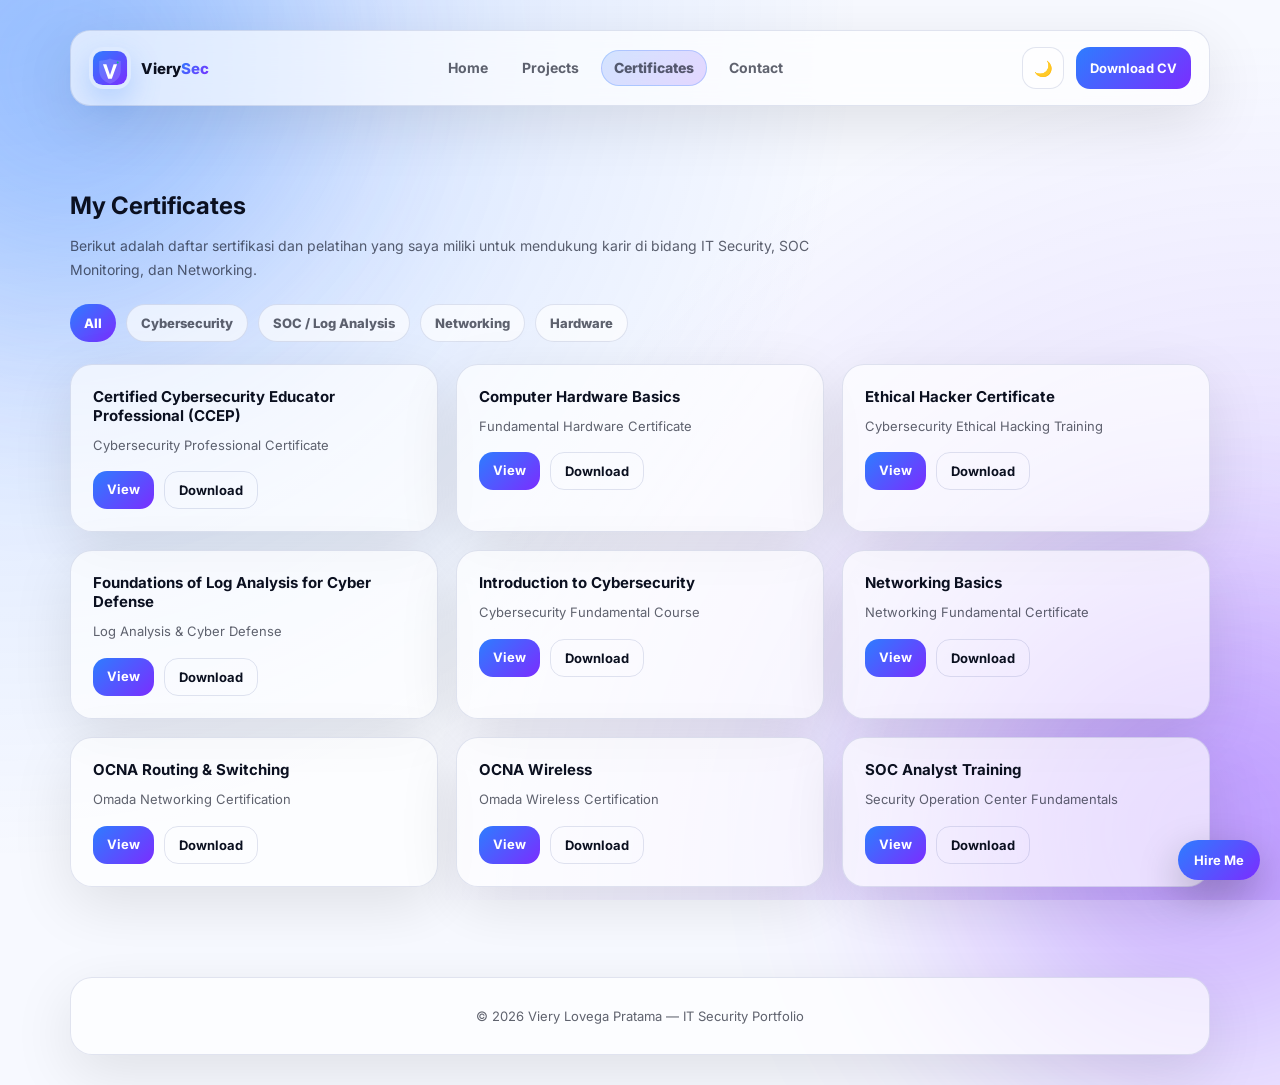
==== certificates.html @ 3375c10d "Dev Portoolio VieryLP V1.0" ====
<!DOCTYPE html>
<html lang="id">
<head>
  <meta charset="UTF-8" />
  <meta name="viewport" content="width=device-width, initial-scale=1.0"/>
  <title>Certificates | Viery Lovega Pratama</title>

  <link rel="icon" type="image/svg+xml" href="assets/img/logo-viery.svg">
  <link rel="stylesheet" href="css/style.css">
  <link rel="apple-touch-icon" href="assets/img/logo-viery.svg">

  <link rel="preconnect" href="https://fonts.googleapis.com">
  <link rel="preconnect" href="https://fonts.gstatic.com" crossorigin>
  <link href="https://fonts.googleapis.com/css2?family=Inter:wght@300;400;600;700;800&display=swap" rel="stylesheet">
</head>

<body>

  <div class="bg-gradient"></div>
  <div class="bg-orb orb-1"></div>
  <div class="bg-orb orb-2"></div>

  <a class="floating-cta" href="contact.html">Hire Me</a>

  <div class="container">

    <!-- NAVAR -->
    <div id="navbar-placeholder"></div>

    <!-- CERTIFICATES HEADER -->
    <section>
      <h2 class="section-title reveal">My Certificates</h2>
      <p class="section-subtitle reveal">
        Berikut adalah daftar sertifikasi dan pelatihan yang saya miliki untuk mendukung karir di bidang IT Security,
        SOC Monitoring, dan Networking.
      </p>

      <!-- FILTER -->
      <div class="cert-filter reveal">
        <button class="filter-btn active" data-filter="all">All</button>
        <button class="filter-btn" data-filter="cyber">Cybersecurity</button>
        <button class="filter-btn" data-filter="soc">SOC / Log Analysis</button>
        <button class="filter-btn" data-filter="network">Networking</button>
        <button class="filter-btn" data-filter="hardware">Hardware</button>
      </div>

      <!-- CERT GRID -->
      <div class="cert-grid reveal" id="certGrid">

        <div class="cert-card" data-category="cyber">
          <h4>Certified Cybersecurity Educator Professional (CCEP)</h4>
          <p>Cybersecurity Professional Certificate</p>
          <div class="cert-actions">
            <a class="btn btn-primary" href="assets/certificates/Certified_Cybersecurity_Educator_Professional_CCEP.pdf" target="_blank">View</a>
            <a class="btn btn-outline" href="assets/certificates/Certified_Cybersecurity_Educator_Professional_CCEP.pdf" download>Download</a>
          </div>
        </div>

        <div class="cert-card" data-category="hardware">
          <h4>Computer Hardware Basics</h4>
          <p>Fundamental Hardware Certificate</p>
          <div class="cert-actions">
            <a class="btn btn-primary" href="assets/certificates/Computer_Hardware_Basics_certificate.pdf" target="_blank">View</a>
            <a class="btn btn-outline" href="assets/certificates/Computer_Hardware_Basics_certificate.pdf" download>Download</a>
          </div>
        </div>

        <div class="cert-card" data-category="cyber">
          <h4>Ethical Hacker Certificate</h4>
          <p>Cybersecurity Ethical Hacking Training</p>
          <div class="cert-actions">
            <a class="btn btn-primary" href="assets/certificates/Ethical_Hacker_certificate.pdf" target="_blank">View</a>
            <a class="btn btn-outline" href="assets/certificates/Ethical_Hacker_certificate.pdf" download>Download</a>
          </div>
        </div>

        <div class="cert-card" data-category="soc">
          <h4>Foundations of Log Analysis for Cyber Defense</h4>
          <p>Log Analysis & Cyber Defense</p>
          <div class="cert-actions">
            <a class="btn btn-primary" href="assets/certificates/Foundations_of_Log_Analysis_for_Cyber_Defense.pdf" target="_blank">View</a>
            <a class="btn btn-outline" href="assets/certificates/Foundations_of_Log_Analysis_for_Cyber_Defense.pdf" download>Download</a>
          </div>
        </div>

        <div class="cert-card" data-category="cyber">
          <h4>Introduction to Cybersecurity</h4>
          <p>Cybersecurity Fundamental Course</p>
          <div class="cert-actions">
            <a class="btn btn-primary" href="assets/certificates/Introduction_to_Cybersecurity.pdf" target="_blank">View</a>
            <a class="btn btn-outline" href="assets/certificates/Introduction_to_Cybersecurity.pdf" download>Download</a>
          </div>
        </div>

        <div class="cert-card" data-category="network">
          <h4>Networking Basics</h4>
          <p>Networking Fundamental Certificate</p>
          <div class="cert-actions">
            <a class="btn btn-primary" href="assets/certificates/Networking_Basics_certificate.pdf" target="_blank">View</a>
            <a class="btn btn-outline" href="assets/certificates/Networking_Basics_certificate.pdf" download>Download</a>
          </div>
        </div>

        <div class="cert-card" data-category="network">
          <h4>OCNA Routing & Switching</h4>
          <p>Omada Networking Certification</p>
          <div class="cert-actions">
            <a class="btn btn-primary" href="assets/certificates/OCNA_Routing_Switching.pdf" target="_blank">View</a>
            <a class="btn btn-outline" href="assets/certificates/OCNA_Routing_Switching.pdf" download>Download</a>
          </div>
        </div>

        <div class="cert-card" data-category="network">
          <h4>OCNA Wireless</h4>
          <p>Omada Wireless Certification</p>
          <div class="cert-actions">
            <a class="btn btn-primary" href="assets/certificates/OCNA_Wireless.pdf" target="_blank">View</a>
            <a class="btn btn-outline" href="assets/certificates/OCNA_Wireless.pdf" download>Download</a>
          </div>
        </div>

        <div class="cert-card" data-category="soc">
          <h4>SOC Analyst Training</h4>
          <p>Security Operation Center Fundamentals</p>
          <div class="cert-actions">
            <a class="btn btn-primary" href="assets/certificates/SOC_Analys.pdf" target="_blank">View</a>
            <a class="btn btn-outline" href="assets/certificates/SOC_Analys.pdf" download>Download</a>
          </div>
        </div>

      </div>
    </section>

    <!-- FOOTER -->
      <div id="footer-placeholder"></div>

  </div>

  <script src="js/layout.js"></script>
  <script src="js/main.js"></script>

  <!-- FILTER SCRIPT -->
  <script>
    const filterBtns = document.querySelectorAll(".filter-btn");
    const certCards = document.querySelectorAll(".cert-card");

    filterBtns.forEach(btn => {
      btn.addEventListener("click", () => {
        filterBtns.forEach(b => b.classList.remove("active"));
        btn.classList.add("active");

        const filter = btn.getAttribute("data-filter");

        certCards.forEach(card => {
          const category = card.getAttribute("data-category");

          if (filter === "all" || category === filter) {
            card.style.display = "block";
          } else {
            card.style.display = "none";
          }
        });
      });
    });
  </script>

</body>
</html>
---- css/style.css ----
/* =========================================================
   ULTRA PREMIUM MULTI-PAGE PORTFOLIO CSS (CLEAN VERSION)
   ========================================================= */

/* =========================
   ROOT VARIABLES
   ========================= */
:root {
  --bg: #f7f9ff;
  --card: rgba(255, 255, 255, 0.65);
  --border: rgba(20, 40, 120, 0.12);

  --text: #0b1020;
  --muted: rgba(11, 16, 32, 0.65);

  --accent: #2d7dff;
  --accent2: #7b2dff;
  --success: #00c47a;

  --shadow: 0 18px 60px rgba(0, 0, 0, 0.1);
}

/* =========================
   DARK MODE VARIABLES
   ========================= */
body.dark {
  --bg: #0b0f17;
  --card: rgba(255, 255, 255, 0.06);
  --border: rgba(255, 255, 255, 0.12);

  --text: #e9eefc;
  --muted: rgba(233, 238, 252, 0.65);

  --shadow: 0 18px 60px rgba(0, 0, 0, 0.55);
}

/* =========================
   BASE RESET
   ========================= */
* {
  margin: 0;
  padding: 0;
  box-sizing: border-box;
  font-family: "Inter", sans-serif;
}

html {
  scroll-behavior: smooth;
}

body {
  background: var(--bg);
  color: var(--text);
  overflow-x: hidden;
}

a {
  text-decoration: none;
  color: inherit;
}

/* =========================
   NAVBAR LOGO
   ========================= */

.logo-img {
  width: 42px;
  height: 42px;
  border-radius: 14px;
  box-shadow: 0 12px 30px rgba(45, 125, 255, 0.25);
}

.logo-highlight {
  background: linear-gradient(135deg, var(--accent), var(--accent2));
  background-clip: text;
  -webkit-background-clip: text;
  -webkit-text-fill-color: transparent;
}

/* =========================
   LAYOUT
   ========================= */
.container {
  width: 100%;
  max-width: 1180px;
  margin: auto;
  padding: 30px 20px;
}

section {
  margin-top: 85px;
}

/* =========================
   BACKGROUND EFFECTS
   ========================= */
.bg-gradient {
  position: fixed;
  width: 100%;
  height: 100%;
  background: radial-gradient(circle at top left, rgba(45, 125, 255, 0.22), transparent 55%),
    radial-gradient(circle at bottom right, rgba(123, 45, 255, 0.2), transparent 55%);
  z-index: -3;
}

.bg-orb {
  position: fixed;
  width: 500px;
  height: 500px;
  border-radius: 50%;
  filter: blur(120px);
  opacity: 0.35;
  z-index: -2;
}

.orb-1 {
  background: var(--accent);
  top: -180px;
  left: -180px;
}

.orb-2 {
  background: var(--accent2);
  bottom: -180px;
  right: -180px;
}

/* =========================
   FLOATING CTA BUTTON
   ========================= */
.floating-cta {
  position: fixed;
  bottom: 20px;
  right: 20px;
  padding: 12px 16px;
  border-radius: 999px;
  font-size: 13px;
  font-weight: 700;
  color: #fff;
  background: linear-gradient(135deg, var(--accent), var(--accent2));
  box-shadow: 0 15px 40px rgba(0, 0, 0, 0.25);
  z-index: 999;
  transition: 0.25s;
}

.floating-cta:hover {
  transform: translateY(-4px);
}

/* =========================
   NAVBAR
   ========================= */
.navbar {
  display: flex;
  justify-content: space-between;
  align-items: center;

  padding: 16px 18px;
  border: 1px solid var(--border);
  background: var(--card);

  border-radius: 20px;
  box-shadow: var(--shadow);

  position: sticky;
  top: 15px;
  z-index: 200;

  transition: 0.25s;
  backdrop-filter: blur(16px);
  -webkit-backdrop-filter: blur(16px);
}

.logo {
  display: flex;
  align-items: center;
  gap: 10px;
  font-weight: 800;
}

.logo-icon {
  width: 35px;
  height: 35px;
  border-radius: 12px;

  display: flex;
  align-items: center;
  justify-content: center;

  color: #fff;
  background: linear-gradient(135deg, var(--accent), var(--accent2));
}

.logo-text {
  font-size: 15px;
}

.nav-links {
  display: flex;
  align-items: center;
  gap: 10px;
  font-size: 14px;
  font-weight: 700;
  color: var(--muted);
}

.nav-links a {
  padding: 8px 12px;
  border-radius: 999px;
  transition: 0.25s;
  line-height: 1;
  display: inline-flex;
  align-items: center;
  justify-content: center;
  min-height: 36px;
}

.nav-links a:hover {
  background: rgba(45, 125, 255, 0.10);
  color: var(--text);
}

.nav-actions {
  display: flex;
  align-items: center;
  gap: 12px;
}

.navbar {
  gap: 16px;
}

.nav-actions .btn {
  height: 42px;
  display: flex;
  align-items: center;
}

/* ACTIVE LINK */
.active-link {
  font-weight: 800;
  border: 1px solid rgba(45, 125, 255, 0.25);
  background: linear-gradient(135deg, rgba(45, 125, 255, 0.18), rgba(123, 45, 255, 0.18));
}

/* =========================
   BUTTONS
   ========================= */
.btn {
  display: inline-block;

  padding: 10px 14px;
  border-radius: 14px;

  font-size: 13px;
  font-weight: 700;

  border: 1px solid var(--border);
  background: rgba(255, 255, 255, 0.45);

  cursor: pointer;
  transition: 0.25s;
  color: var(--text);
}

body.dark .btn {
  background: rgba(255, 255, 255, 0.04);
}

.btn:hover {
  transform: translateY(-2px);
  box-shadow: 0 15px 30px rgba(0, 0, 0, 0.12);
}

.btn-primary {
  border: none;
  color: #fff;
  background: linear-gradient(135deg, var(--accent), var(--accent2));
}

.btn-outline {
  background: transparent;
}

.full-btn {
  width: 100%;
  text-align: center;
}

/* =========================
   THEME TOGGLE BUTTON
   ========================= */
.theme-toggle {
  width: 42px;
  height: 42px;
  border-radius: 14px;

  border: 1px solid var(--border);
  background: rgba(255, 255, 255, 0.5);

  cursor: pointer;
  font-size: 15px;
  transition: 0.25s;
}

body.dark .theme-toggle {
  background: rgba(255, 255, 255, 0.05);
}

.theme-toggle:hover {
  transform: translateY(-2px);
}

/* =========================
   HAMBURGER MENU
   ========================= */
.hamburger {
  display: none;
  flex-direction: column;
  gap: 5px;

  background: transparent;
  border: none;
  cursor: pointer;
}

.hamburger span {
  width: 26px;
  height: 2px;
  background: var(--text);
  border-radius: 10px;
}

/* =========================
   HERO SECTION
   ========================= */
.hero {
  margin-top: 55px;

  display: grid;
  grid-template-columns: 1.4fr 1fr;
  gap: 25px;

  align-items: start;
}

.hero-badge {
  display: inline-flex;
  align-items: center;
  gap: 10px;

  padding: 8px 14px;
  border-radius: 999px;

  border: 1px solid var(--border);
  background: var(--card);

  font-size: 12px;
  font-weight: 700;
  color: var(--muted);

  margin-bottom: 18px;
}

.hero-badge .dot {
  width: 9px;
  height: 9px;

  border-radius: 50%;
  background: var(--success);
  box-shadow: 0 0 12px rgba(0, 196, 122, 0.6);
}

.hero-left h1 {
  font-size: 50px;
  line-height: 1.05;
  margin-bottom: 12px;
}

.hero-left h1 span {
  background: linear-gradient(135deg, var(--accent), var(--accent2));
  background-clip: text;
  -webkit-background-clip: text;
  -webkit-text-fill-color: transparent;
}

.typing-text {
  font-size: 16px;
  margin-bottom: 16px;
  color: var(--muted);
  font-weight: 700;
}

.hero-left p {
  font-size: 15px;
  line-height: 1.75;
  color: var(--muted);
  max-width: 760px;
}

.hero-buttons {
  display: flex;
  gap: 12px;
  flex-wrap: wrap;
  margin-top: 22px;
}

.hero-stats {
  margin-top: 28px;

  display: grid;
  grid-template-columns: repeat(3, 1fr);
  gap: 12px;
}

.stat-card {
  padding: 16px;
  border-radius: 18px;

  border: 1px solid var(--border);
  background: var(--card);

  box-shadow: var(--shadow);
}

.stat-card h3 {
  font-size: 14px;
  margin-bottom: 5px;
}

.stat-card p {
  font-size: 12px;
  color: var(--muted);
}

/* =========================
   PROFILE CARD
   ========================= */
.profile-card {
  padding: 25px;
  border-radius: 24px;

  border: 1px solid var(--border);
  background: var(--card);

  box-shadow: var(--shadow);
  text-align: center;
}

.profile-card img {
  width: 130px;
  height: 130px;

  object-fit: cover;
  border-radius: 50%;

  border: 3px solid rgba(45, 125, 255, 0.35);
  box-shadow: 0 0 30px rgba(45, 125, 255, 0.25);

  margin-bottom: 12px;
}

.profile-card h3 {
  font-size: 16px;
}

.profile-card .role {
  font-size: 13px;
  color: var(--muted);

  margin-top: 6px;
  margin-bottom: 16px;
}

.profile-info {
  text-align: left;

  border-top: 1px solid rgba(0, 0, 0, 0.08);
  padding-top: 14px;
  margin-bottom: 16px;

  color: var(--muted);
  font-size: 13px;
  line-height: 1.8;
}

body.dark .profile-info {
  border-top: 1px solid rgba(255, 255, 255, 0.1);
}

/* =========================
   SECTION HEADINGS
   ========================= */
.section-title {
  font-size: 24px;
  margin-bottom: 14px;
}

.section-subtitle {
  color: var(--muted);
  font-size: 14px;
  line-height: 1.7;

  margin-bottom: 22px;
  max-width: 780px;
}

/* =========================
   GRID + CARDS
   ========================= */
.grid {
  display: grid;
  grid-template-columns: repeat(3, 1fr);
  gap: 18px;
}

.card {
  padding: 22px;
  border-radius: 22px;

  border: 1px solid var(--border);
  background: var(--card);

  box-shadow: var(--shadow);
  transition: 0.25s;
}

.card:hover {
  transform: translateY(-6px);
}

.card h4 {
  font-size: 15px;
  margin-bottom: 10px;
}

.card p {
  font-size: 13px;
  line-height: 1.7;
  color: var(--muted);
}

.mini-tag {
  display: inline-block;

  margin-top: 12px;
  padding: 7px 12px;
  border-radius: 999px;

  font-size: 12px;
  font-weight: 700;

  background: rgba(45, 125, 255, 0.12);
  color: var(--accent);
}

/* =========================
   CERTIFICATES PAGE
   ========================= */
.cert-filter {
  display: flex;
  gap: 10px;
  flex-wrap: wrap;
  margin-bottom: 22px;
}

.filter-btn {
  padding: 10px 14px;
  border-radius: 999px;
  border: 1px solid var(--border);
  background: var(--card);
  cursor: pointer;
  font-size: 13px;
  font-weight: 800;
  color: var(--muted);
  transition: 0.25s;
}

.filter-btn:hover {
  transform: translateY(-2px);
  color: var(--text);
}

.filter-btn.active {
  background: linear-gradient(135deg, var(--accent), var(--accent2));
  color: #fff;
  border: none;
}

.cert-grid {
  display: grid;
  grid-template-columns: repeat(3, 1fr);
  gap: 18px;
}

.cert-card {
  padding: 22px;
  border-radius: 22px;
  border: 1px solid var(--border);
  background: var(--card);
  box-shadow: var(--shadow);
  transition: 0.25s;
}

.cert-card:hover {
  transform: translateY(-6px);
}

.cert-card h4 {
  font-size: 15px;
  margin-bottom: 10px;
}

.cert-card p {
  font-size: 13px;
  color: var(--muted);
  line-height: 1.6;
}

.cert-actions {
  display: flex;
  gap: 10px;
  margin-top: 16px;
}

/* =========================
   MESSAGE TEMPLATE SECTION
   ========================= */
.message-grid {
  display: grid;
  grid-template-columns: repeat(3, 1fr);
  gap: 18px;
}

.message-card {
  padding: 22px;
  border-radius: 22px;
  border: 1px solid var(--border);
  background: var(--card);
  box-shadow: var(--shadow);
  transition: 0.25s;
}

.message-card:hover {
  transform: translateY(-6px);
}

.message-card h4 {
  font-size: 15px;
  margin-bottom: 8px;
}

.message-desc {
  font-size: 13px;
  color: var(--muted);
  margin-bottom: 12px;
  line-height: 1.6;
}

.message-card textarea {
  width: 100%;
  height: 220px;
  border-radius: 16px;
  padding: 14px;
  resize: none;
  border: 1px solid rgba(45, 125, 255, 0.18);
  background: rgba(255, 255, 255, 0.55);
  font-size: 12px;
  line-height: 1.7;
  color: var(--text);
  outline: none;
  margin-bottom: 14px;
}

body.dark .message-card textarea {
  background: rgba(255, 255, 255, 0.03);
  border: 1px solid rgba(255, 255, 255, 0.12);
  color: var(--text);
}

/* =========================
   TIMELINE
   ========================= */
.timeline {
  display: flex;
  flex-direction: column;
  gap: 18px;
}

.timeline-item {
  padding: 22px;
  border-radius: 22px;

  border: 1px solid var(--border);
  background: var(--card);

  box-shadow: var(--shadow);
}

.timeline-item.premium {
  border: 1px solid rgba(45, 125, 255, 0.35);
}

.timeline-item h4 {
  font-size: 16px;
  margin-bottom: 6px;
}

.timeline-item .meta {
  font-size: 13px;
  color: var(--muted);
  margin-bottom: 10px;
}

ul {
  margin-left: 18px;
  color: var(--muted);

  font-size: 13px;
  line-height: 1.75;
}

/* =========================
   SKILLS
   ========================= */
.skills-grid {
  display: grid;
  grid-template-columns: repeat(3, 1fr);
  gap: 18px;
}

.skill-box {
  padding: 22px;
  border-radius: 22px;

  border: 1px solid var(--border);
  background: var(--card);

  box-shadow: var(--shadow);
}

.skill-box h4 {
  margin-bottom: 12px;
}

.badges {
  display: flex;
  flex-wrap: wrap;
  gap: 10px;
}

.badges span {
  padding: 8px 12px;
  border-radius: 999px;

  font-size: 12px;
  font-weight: 700;

  border: 1px solid rgba(45, 125, 255, 0.22);
  background: rgba(45, 125, 255, 0.08);
  color: var(--accent);

  transition: 0.2s;
}

body.dark .badges span {
  border: 1px solid rgba(255, 255, 255, 0.14);
  background: rgba(255, 255, 255, 0.03);
  color: var(--muted);
}

.badges span:hover {
  transform: translateY(-2px);
}

/* =========================
   FOOTER
   ========================= */
footer {
  margin-top: 90px;
  padding: 30px;

  border-radius: 22px;
  border: 1px solid var(--border);

  background: var(--card);
  box-shadow: var(--shadow);

  text-align: center;
  color: var(--muted);
  font-size: 13px;
}

/* =========================
   REVEAL ANIMATION
   ========================= */
.reveal {
  opacity: 0;
  transform: translateY(22px);
  transition: 0.9s ease;
}

.reveal.active {
  opacity: 1;
  transform: translateY(0);
}

/* =========================
   RESPONSIVE DESIGN
   ========================= */
@media (max-width: 950px) {
  .hero {
    grid-template-columns: 1fr;
  }

  .message-grid {
    grid-template-columns: 1fr;
  }

  .grid {
    grid-template-columns: 1fr;
  }

  .skills-grid {
    grid-template-columns: 1fr;
  }

  .hero-stats {
    grid-template-columns: 1fr;
  }

  .nav-links {
    display: none;
    flex-direction: column;

    position: absolute;
    top: 78px;
    right: 20px;

    width: 240px;
    border-radius: 18px;

    border: 1px solid var(--border);
    background: var(--card);

    padding: 16px;
    gap: 12px;

    box-shadow: var(--shadow);
    backdrop-filter: blur(14px);
    -webkit-backdrop-filter: blur(14px);
  }

  .nav-links.show {
    display: flex;
  }

  .hamburger {
    display: flex;
  }

  .hero-left h1 {
    font-size: 38px;
  }
}

/* =========================
   RECRUITER INPUT BOX
   ========================= */
.recruiter-input-box {
  margin-bottom: 22px;
  padding: 18px;
  border-radius: 18px;
  border: 1px solid var(--border);
  background: var(--card);
  box-shadow: var(--shadow);
  max-width: 520px;
}

.recruiter-input-box label {
  display: block;
  font-size: 13px;
  font-weight: 800;
  margin-bottom: 10px;
}

.recruiter-input-box input {
  width: 100%;
  padding: 12px 14px;
  border-radius: 14px;
  border: 1px solid rgba(45, 125, 255, 0.22);
  background: rgba(255, 255, 255, 0.55);
  outline: none;
  font-size: 13px;
  font-weight: 700;
  color: var(--text);
}

.recruiter-input-box input:focus {
  border-color: rgba(45, 125, 255, 0.55);
}

body.dark .recruiter-input-box input {
  background: rgba(255, 255, 255, 0.03);
  border: 1px solid rgba(255, 255, 255, 0.14);
}

.hint-text {
  font-size: 12px;
  margin-top: 10px;
  color: var(--muted);
  line-height: 1.6;
}
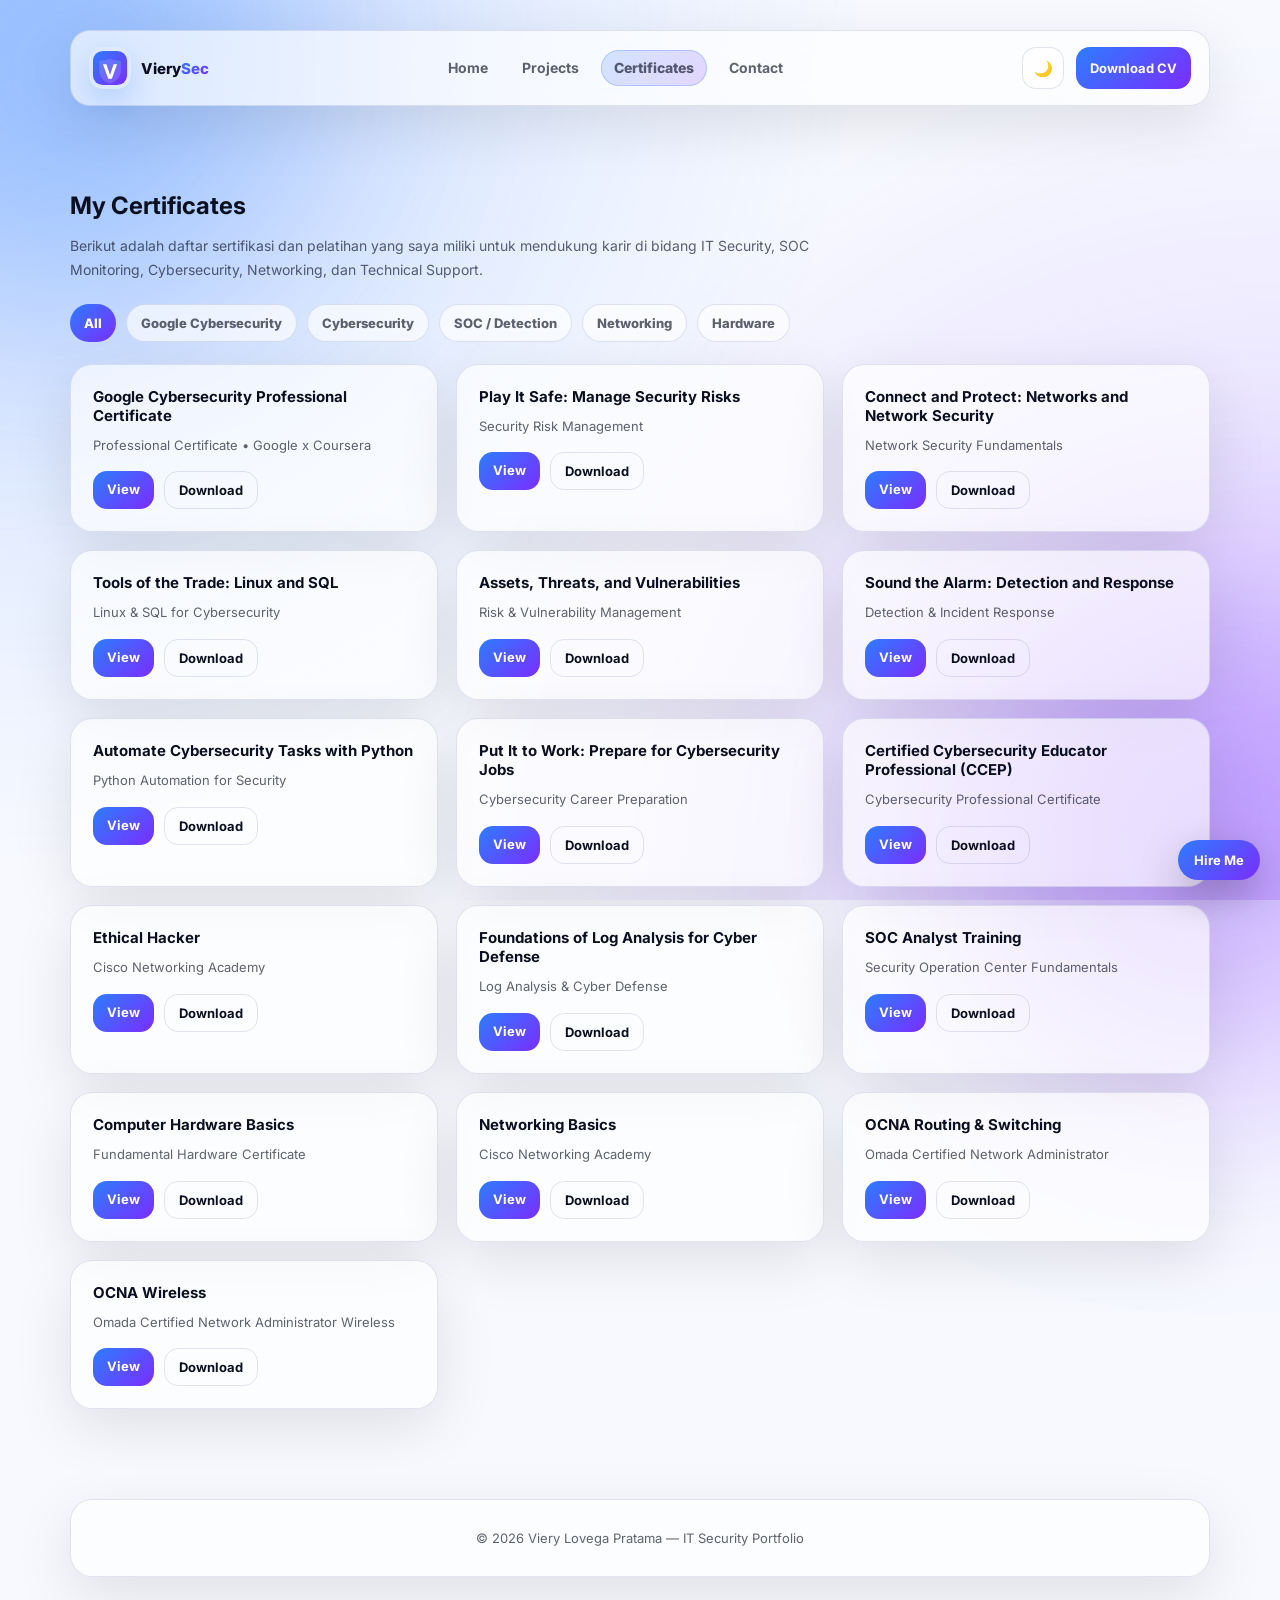
==== commit 4ebfe487: "Update Certif Pages" ====
--- a/certificates.html
+++ b/certificates.html
@@ -15,7 +15,6 @@
 </head>
 
 <body>
-
   <div class="bg-gradient"></div>
   <div class="bg-orb orb-1"></div>
   <div class="bg-orb orb-2"></div>
@@ -23,36 +22,131 @@
   <a class="floating-cta" href="contact.html">Hire Me</a>
 
   <div class="container">
-
-    <!-- NAVAR -->
     <div id="navbar-placeholder"></div>
 
-    <!-- CERTIFICATES HEADER -->
     <section>
       <h2 class="section-title reveal">My Certificates</h2>
       <p class="section-subtitle reveal">
         Berikut adalah daftar sertifikasi dan pelatihan yang saya miliki untuk mendukung karir di bidang IT Security,
-        SOC Monitoring, dan Networking.
+        SOC Monitoring, Cybersecurity, Networking, dan Technical Support.
       </p>
 
-      <!-- FILTER -->
       <div class="cert-filter reveal">
         <button class="filter-btn active" data-filter="all">All</button>
+        <button class="filter-btn" data-filter="google">Google Cybersecurity</button>
         <button class="filter-btn" data-filter="cyber">Cybersecurity</button>
-        <button class="filter-btn" data-filter="soc">SOC / Log Analysis</button>
+        <button class="filter-btn" data-filter="soc">SOC / Detection</button>
         <button class="filter-btn" data-filter="network">Networking</button>
         <button class="filter-btn" data-filter="hardware">Hardware</button>
       </div>
 
-      <!-- CERT GRID -->
       <div class="cert-grid reveal" id="certGrid">
+
+        <div class="cert-card" data-category="google">
+          <h4>Google Cybersecurity Professional Certificate</h4>
+          <p>Professional Certificate • Google x Coursera</p>
+          <div class="cert-actions">
+            <a class="btn btn-primary" href="assets/certificates/Google_Cybersecurity.pdf" target="_blank">View</a>
+            <a class="btn btn-outline" href="assets/certificates/Google_Cybersecurity.pdf" download>Download</a>
+          </div>
+        </div>
+
+        <div class="cert-card" data-category="google">
+          <h4>Play It Safe: Manage Security Risks</h4>
+          <p>Security Risk Management</p>
+          <div class="cert-actions">
+            <a class="btn btn-primary" href="assets/certificates/Play_It_Safe_Manage_Security_Risks.pdf" target="_blank">View</a>
+            <a class="btn btn-outline" href="assets/certificates/Play_It_Safe_Manage_Security_Risks.pdf" download>Download</a>
+          </div>
+        </div>
+
+        <div class="cert-card" data-category="google">
+          <h4>Connect and Protect: Networks and Network Security</h4>
+          <p>Network Security Fundamentals</p>
+          <div class="cert-actions">
+            <a class="btn btn-primary" href="assets/certificates/Connect_and_Protect_Networks_and_Network_Security_.pdf" target="_blank">View</a>
+            <a class="btn btn-outline" href="assets/certificates/Connect_and_Protect_Networks_and_Network_Security_.pdf" download>Download</a>
+          </div>
+        </div>
+
+        <div class="cert-card" data-category="google">
+          <h4>Tools of the Trade: Linux and SQL</h4>
+          <p>Linux & SQL for Cybersecurity</p>
+          <div class="cert-actions">
+            <a class="btn btn-primary" href="assets/certificates/Tools_of_the_Trade_Linux_and_SQL.pdf" target="_blank">View</a>
+            <a class="btn btn-outline" href="assets/certificates/Tools_of_the_Trade_Linux_and_SQL.pdf" download>Download</a>
+          </div>
+        </div>
+
+        <div class="cert-card" data-category="google">
+          <h4>Assets, Threats, and Vulnerabilities</h4>
+          <p>Risk & Vulnerability Management</p>
+          <div class="cert-actions">
+            <a class="btn btn-primary" href="assets/certificates/Assets_Threats_and_Vulnerabilities.pdf" target="_blank">View</a>
+            <a class="btn btn-outline" href="assets/certificates/Assets_Threats_and_Vulnerabilities.pdf" download>Download</a>
+          </div>
+        </div>
+
+        <div class="cert-card" data-category="soc">
+          <h4>Sound the Alarm: Detection and Response</h4>
+          <p>Detection & Incident Response</p>
+          <div class="cert-actions">
+            <a class="btn btn-primary" href="assets/certificates/Sound_the_Alarm_Detection_and_Response.pdf" target="_blank">View</a>
+            <a class="btn btn-outline" href="assets/certificates/Sound_the_Alarm_Detection_and_Response.pdf" download>Download</a>
+          </div>
+        </div>
+
+        <div class="cert-card" data-category="google">
+          <h4>Automate Cybersecurity Tasks with Python</h4>
+          <p>Python Automation for Security</p>
+          <div class="cert-actions">
+            <a class="btn btn-primary" href="assets/certificates/Automate_Cybersecurity_Tasks_with_Python.pdf" target="_blank">View</a>
+            <a class="btn btn-outline" href="assets/certificates/Automate_Cybersecurity_Tasks_with_Python.pdf" download>Download</a>
+          </div>
+        </div>
+
+        <div class="cert-card" data-category="google">
+          <h4>Put It to Work: Prepare for Cybersecurity Jobs</h4>
+          <p>Cybersecurity Career Preparation</p>
+          <div class="cert-actions">
+            <a class="btn btn-primary" href="assets/certificates/Put_It_to_Work_Prepare_for_Cybersecurity_Jobs.pdf" target="_blank">View</a>
+            <a class="btn btn-outline" href="assets/certificates/Put_It_to_Work_Prepare_for_Cybersecurity_Jobs.pdf" download>Download</a>
+          </div>
+        </div>
 
         <div class="cert-card" data-category="cyber">
           <h4>Certified Cybersecurity Educator Professional (CCEP)</h4>
           <p>Cybersecurity Professional Certificate</p>
           <div class="cert-actions">
-            <a class="btn btn-primary" href="assets/certificates/Certified_Cybersecurity_Educator_Professional_CCEP.pdf" target="_blank">View</a>
-            <a class="btn btn-outline" href="assets/certificates/Certified_Cybersecurity_Educator_Professional_CCEP.pdf" download>Download</a>
+            <a class="btn btn-primary" href="assets/certificates/Certified_Cybersecurity_Educator_Professional_(CCEP).pdf" target="_blank">View</a>
+            <a class="btn btn-outline" href="assets/certificates/Certified_Cybersecurity_Educator_Professional_(CCEP).pdf" download>Download</a>
+          </div>
+        </div>
+
+        <div class="cert-card" data-category="cyber">
+          <h4>Ethical Hacker</h4>
+          <p>Cisco Networking Academy</p>
+          <div class="cert-actions">
+            <a class="btn btn-primary" href="assets/certificates/Ethical_Hacker_certificate.pdf" target="_blank">View</a>
+            <a class="btn btn-outline" href="assets/certificates/Ethical_Hacker_certificate.pdf" download>Download</a>
+          </div>
+        </div>
+
+        <div class="cert-card" data-category="soc">
+          <h4>Foundations of Log Analysis for Cyber Defense</h4>
+          <p>Log Analysis & Cyber Defense</p>
+          <div class="cert-actions">
+            <a class="btn btn-primary" href="assets/certificates/Foundations_of_Log_Analysis_for_Cyber_Defense (2).pdf" target="_blank">View</a>
+            <a class="btn btn-outline" href="assets/certificates/Foundations_of_Log_Analysis_for_Cyber_Defense (2).pdf" download>Download</a>
+          </div>
+        </div>
+
+        <div class="cert-card" data-category="soc">
+          <h4>SOC Analyst Training</h4>
+          <p>Security Operation Center Fundamentals</p>
+          <div class="cert-actions">
+            <a class="btn btn-primary" href="assets/certificates/SOC_Analys.pdf" target="_blank">View</a>
+            <a class="btn btn-outline" href="assets/certificates/SOC_Analys.pdf" download>Download</a>
           </div>
         </div>
 
@@ -65,36 +159,9 @@
           </div>
         </div>
 
-        <div class="cert-card" data-category="cyber">
-          <h4>Ethical Hacker Certificate</h4>
-          <p>Cybersecurity Ethical Hacking Training</p>
-          <div class="cert-actions">
-            <a class="btn btn-primary" href="assets/certificates/Ethical_Hacker_certificate.pdf" target="_blank">View</a>
-            <a class="btn btn-outline" href="assets/certificates/Ethical_Hacker_certificate.pdf" download>Download</a>
-          </div>
-        </div>
-
-        <div class="cert-card" data-category="soc">
-          <h4>Foundations of Log Analysis for Cyber Defense</h4>
-          <p>Log Analysis & Cyber Defense</p>
-          <div class="cert-actions">
-            <a class="btn btn-primary" href="assets/certificates/Foundations_of_Log_Analysis_for_Cyber_Defense.pdf" target="_blank">View</a>
-            <a class="btn btn-outline" href="assets/certificates/Foundations_of_Log_Analysis_for_Cyber_Defense.pdf" download>Download</a>
-          </div>
-        </div>
-
-        <div class="cert-card" data-category="cyber">
-          <h4>Introduction to Cybersecurity</h4>
-          <p>Cybersecurity Fundamental Course</p>
-          <div class="cert-actions">
-            <a class="btn btn-primary" href="assets/certificates/Introduction_to_Cybersecurity.pdf" target="_blank">View</a>
-            <a class="btn btn-outline" href="assets/certificates/Introduction_to_Cybersecurity.pdf" download>Download</a>
-          </div>
-        </div>
-
         <div class="cert-card" data-category="network">
           <h4>Networking Basics</h4>
-          <p>Networking Fundamental Certificate</p>
+          <p>Cisco Networking Academy</p>
           <div class="cert-actions">
             <a class="btn btn-primary" href="assets/certificates/Networking_Basics_certificate.pdf" target="_blank">View</a>
             <a class="btn btn-outline" href="assets/certificates/Networking_Basics_certificate.pdf" download>Download</a>
@@ -103,7 +170,7 @@
 
         <div class="cert-card" data-category="network">
           <h4>OCNA Routing & Switching</h4>
-          <p>Omada Networking Certification</p>
+          <p>Omada Certified Network Administrator</p>
           <div class="cert-actions">
             <a class="btn btn-primary" href="assets/certificates/OCNA_Routing_Switching.pdf" target="_blank">View</a>
             <a class="btn btn-outline" href="assets/certificates/OCNA_Routing_Switching.pdf" download>Download</a>
@@ -112,57 +179,41 @@
 
         <div class="cert-card" data-category="network">
           <h4>OCNA Wireless</h4>
-          <p>Omada Wireless Certification</p>
+          <p>Omada Certified Network Administrator Wireless</p>
           <div class="cert-actions">
             <a class="btn btn-primary" href="assets/certificates/OCNA_Wireless.pdf" target="_blank">View</a>
             <a class="btn btn-outline" href="assets/certificates/OCNA_Wireless.pdf" download>Download</a>
           </div>
         </div>
 
-        <div class="cert-card" data-category="soc">
-          <h4>SOC Analyst Training</h4>
-          <p>Security Operation Center Fundamentals</p>
-          <div class="cert-actions">
-            <a class="btn btn-primary" href="assets/certificates/SOC_Analys.pdf" target="_blank">View</a>
-            <a class="btn btn-outline" href="assets/certificates/SOC_Analys.pdf" download>Download</a>
-          </div>
-        </div>
-
       </div>
     </section>
 
-    <!-- FOOTER -->
-      <div id="footer-placeholder"></div>
-
+    <div id="footer-placeholder"></div>
   </div>
 
   <script src="js/layout.js"></script>
   <script src="js/main.js"></script>
 
-  <!-- FILTER SCRIPT -->
   <script>
-    const filterBtns = document.querySelectorAll(".filter-btn");
-    const certCards = document.querySelectorAll(".cert-card");
-
-    filterBtns.forEach(btn => {
-      btn.addEventListener("click", () => {
-        filterBtns.forEach(b => b.classList.remove("active"));
-        btn.classList.add("active");
-
-        const filter = btn.getAttribute("data-filter");
-
-        certCards.forEach(card => {
-          const category = card.getAttribute("data-category");
-
-          if (filter === "all" || category === filter) {
-            card.style.display = "block";
-          } else {
-            card.style.display = "none";
-          }
+    document.addEventListener("DOMContentLoaded", () => {
+      const filterBtns = document.querySelectorAll(".filter-btn");
+      const certCards = document.querySelectorAll(".cert-card");
+
+      filterBtns.forEach((btn) => {
+        btn.addEventListener("click", () => {
+          filterBtns.forEach((item) => item.classList.remove("active"));
+          btn.classList.add("active");
+
+          const filter = btn.dataset.filter;
+
+          certCards.forEach((card) => {
+            const category = card.dataset.category;
+            card.style.display = filter === "all" || category === filter ? "block" : "none";
+          });
         });
       });
     });
   </script>
-
 </body>
 </html>
